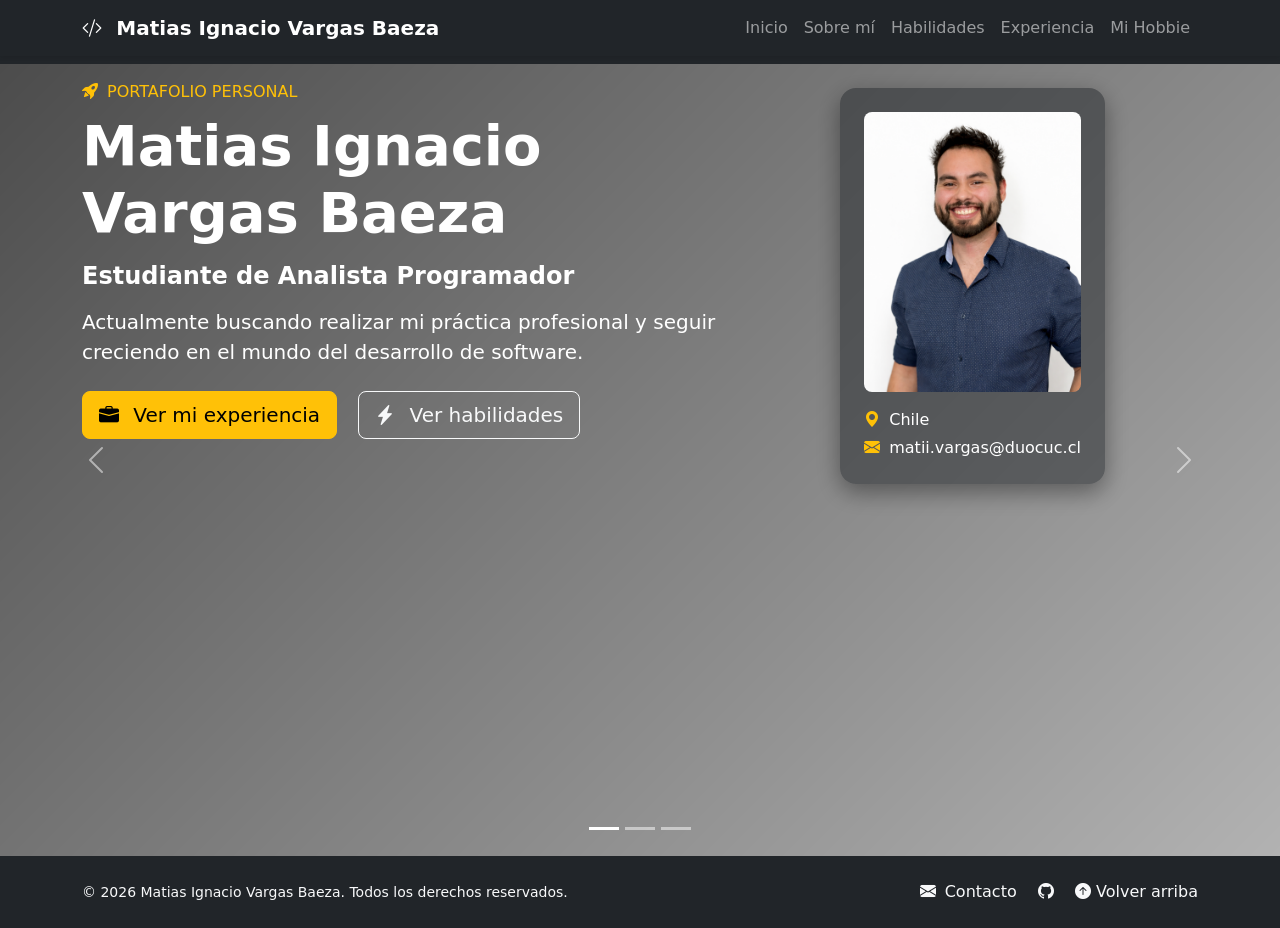
==== index.html @ e0a27196 "Pagina Personal Pagina Personal" ====
<!DOCTYPE html>
<html lang="es">
<head>
  <meta charset="UTF-8" />
  <meta name="viewport" content="width=device-width, initial-scale=1" />
  <title>Portafolio - Matias Ignacio Vargas Baeza</title>

  <!-- Bootstrap CSS -->
  <link
    href="https://cdn.jsdelivr.net/npm/bootstrap@5.3.3/dist/css/bootstrap.min.css"
    rel="stylesheet"
  />
  <!-- Bootstrap Icons -->
  <link
    rel="stylesheet"
    href="https://cdn.jsdelivr.net/npm/bootstrap-icons@1.11.3/font/bootstrap-icons.css"
  />
  <link rel="stylesheet" href="styles.css" />
</head>
<body>
  <!-- Navbar -->
  <nav class="navbar navbar-expand-lg navbar-dark bg-dark fixed-top shadow-sm">
    <div class="container">
      <a class="navbar-brand" href="index.html">
        <i class="bi bi-code-slash me-2"></i>
        <span>Matias Ignacio Vargas Baeza</span>
      </a>
      <button
        class="navbar-toggler"
        type="button"
        data-bs-toggle="collapse"
        data-bs-target="#navbarNav"
        aria-controls="navbarNav"
        aria-expanded="false"
        aria-label="Toggle navigation"
      >
        <span class="navbar-toggler-icon"></span>
      </button>
      <div class="collapse navbar-collapse" id="navbarNav">
        <ul class="navbar-nav ms-auto">
          <li class="nav-item">
            <a class="nav-link" href="index.html">Inicio</a>
          </li>
          <li class="nav-item">
            <a class="nav-link" href="sobre-mi.html">Sobre mí</a>
          </li>
          <li class="nav-item">
            <a class="nav-link" href="habilidades.html">Habilidades</a>
          </li>
          <li class="nav-item">
            <a class="nav-link" href="experiencia.html">Experiencia</a>
          </li>
          <li class="nav-item">
            <a class="nav-link" href="hobbie.html">Mi Hobbie</a>
          </li>
        </ul>
      </div>
    </div>
  </nav>

  <!-- Hero + Carousel -->
  <header id="inicio">
    <div id="heroCarousel" class="carousel slide" data-bs-ride="carousel">
      <div class="carousel-indicators">
        <button type="button" data-bs-target="#heroCarousel" data-bs-slide-to="0" class="active" aria-current="true"></button>
        <button type="button" data-bs-target="#heroCarousel" data-bs-slide-to="1"></button>
        <button type="button" data-bs-target="#heroCarousel" data-bs-slide-to="2"></button>
      </div>

      <div class="carousel-inner">
        <!-- Slide 1 -->
        <div class="carousel-item active">
          <div
            class="hero-slide position-relative"
            style="background-image: url('https://images.unsplash.com/photo-1518770660439-4636190af475?auto=format&fit=crop&w=1600&q=80');"
          >
            <div class="hero-overlay w-100 h-100 position-absolute top-0 start-0 d-flex align-items-center">
              <div class="container text-white">
                <div class="row">
                  <div class="col-lg-7">
                    <p class="text-uppercase text-warning mb-2">
                      <i class="bi bi-rocket-takeoff-fill me-1"></i> Portafolio Personal
                    </p>
                    <h1 class="display-4 fw-bold mb-3">
                      Matias Ignacio Vargas Baeza
                    </h1>
                    <h2 class="h4 fw-semibold mb-3">
                      Estudiante de Analista Programador
                    </h2>
                    <p class="lead mb-4">
                      Actualmente buscando realizar mi práctica profesional y
                      seguir creciendo en el mundo del desarrollo de software.
                    </p>
                    <a href="experiencia.html" class="btn btn-warning btn-lg me-3">
                      <i class="bi bi-briefcase-fill me-2"></i>
                      Ver mi experiencia
                    </a>
                    <a href="habilidades.html" class="btn btn-outline-light btn-lg">
                      <i class="bi bi-lightning-charge-fill me-2"></i>
                      Ver habilidades
                    </a>
                  </div>
                  <div class="col-lg-5 d-none d-lg-flex align-items-center justify-content-center align-items-lg-start pt-lg-2">
                    <div class="hero-profile-card bg-dark bg-opacity-50 rounded-4 p-4">
                      <img
                        src="fotoperfil.png"
                        class="hero-profile-img rounded-3 mb-3"
                        alt="Foto de perfil"
                      />
                      <p class="mb-1">
                        <i class="bi bi-geo-alt-fill text-warning me-1"></i>
                        Chile
                      </p>
                      <p class="mb-0">
                        <i class="bi bi-envelope-fill text-warning me-1"></i>
                        matii.vargas@duocuc.cl
                      </p>
                    </div>
                  </div>
                </div>
              </div>
            </div>
          </div>
        </div>

        <!-- Slide 2 -->
        <div class="carousel-item">
          <div
            class="hero-slide position-relative"
            style="background-image: url('https://images.unsplash.com/photo-1526498460520-4c246339dccb?auto=format&fit=crop&w=1600&q=80');"
          >
            <div class="hero-overlay hero-overlay--centered w-100 h-100 position-absolute top-0 start-0 d-flex align-items-center">
              <div class="container text-white text-center">
                <h2 class="display-5 fw-bold mb-3">
                  Desarrollo, aprendizaje y crecimiento constante
                </h2>
                <p class="lead mb-4">
                  Me apasiona aprender nuevas tecnologías y aplicarlas en
                  proyectos con impacto real, combinando buenas prácticas con
                  soluciones creativas.
                </p>
                <a href="sobre-mi.html" class="btn btn-outline-light btn-lg">
                  <i class="bi bi-person-lines-fill me-2"></i> Conoce más sobre mí
                </a>
              </div>
            </div>
          </div>
        </div>

        <!-- Slide 3 -->
        <div class="carousel-item">
          <div
            class="hero-slide position-relative"
            style="background-image: url('https://images.unsplash.com/photo-1531297484001-80022131f5a1?auto=format&fit=crop&w=1600&q=80');"
          >
            <div class="hero-overlay hero-overlay--centered w-100 h-100 position-absolute top-0 start-0 d-flex align-items-center">
              <div class="container text-white text-center">
                <i class="bi bi-github display-3 mb-3"></i>
                <h2 class="display-5 fw-bold mb-3">
                  Proyectos y repositorios en GitHub
                </h2>
                <p class="lead mb-4">
                  Código fuente y documentación de proyectos disponibles en
                  mi perfil de GitHub para consulta y revisión.
                </p>
                <a
                  href="https://github.com/MatiasVargasBaeza"
                  target="_blank"
                  class="btn btn-light btn-lg"
                >
                  <i class="bi bi-github me-2"></i> Ver mi GitHub
                </a>
              </div>
            </div>
          </div>
        </div>
      </div>

      <button
        class="carousel-control-prev"
        type="button"
        data-bs-target="#heroCarousel"
        data-bs-slide="prev"
      >
        <span class="carousel-control-prev-icon" aria-hidden="true"></span>
        <span class="visually-hidden">Anterior</span>
      </button>
      <button
        class="carousel-control-next"
        type="button"
        data-bs-target="#heroCarousel"
        data-bs-slide="next"
      >
        <span class="carousel-control-next-icon" aria-hidden="true"></span>
        <span class="visually-hidden">Siguiente</span>
      </button>
    </div>
  </header>

  <!-- Solo hero/carousel en la página de inicio.
       El contenido de las secciones vive ahora en archivos separados:
       sobre-mi.html, habilidades.html, experiencia.html y hobbie.html -->

  <!-- Footer -->
  <footer class="bg-dark text-light py-4">
    <div class="container">
      <div class="row align-items-center gy-3">
        <div class="col-md-6">
          <small>
            &copy; <span id="year"></span> Matias Ignacio Vargas Baeza. Todos los
            derechos reservados.
          </small>
        </div>
        <div class="col-md-6 text-md-end">
          <a
            href="mailto:matii.vargas@duocuc.cl"
            class="text-light me-3"
          >
            <i class="bi bi-envelope-fill me-1"></i> Contacto
          </a>
          <a
            href="https://github.com/MatiasVargasBaeza"
            target="_blank"
            class="text-light me-3"
          >
            <i class="bi bi-github"></i>
          </a>
          <a href="#inicio" class="text-light">
            <i class="bi bi-arrow-up-circle-fill"></i> Volver arriba
          </a>
        </div>
      </div>
    </div>
  </footer>

  <!-- Bootstrap JS -->
  <script src="https://cdn.jsdelivr.net/npm/bootstrap@5.3.3/dist/js/bootstrap.bundle.min.js"></script>
  <script>
    // Año dinámico en el footer
    document.getElementById("year").textContent = new Date().getFullYear();
  </script>
</body>
</html>
---- styles.css ----
/* Altura del navbar: se usa en body y en el hero para que nada quede tapado */
:root {
  --navbar-height: 64px;
}

body {
  margin: 0;
  padding-top: var(--navbar-height);
  scroll-behavior: smooth;
}

/* Franja oscura bajo el navbar para que no se vea línea blanca (el resto del body queda claro) */
body::before {
  content: "";
  position: fixed;
  top: 0;
  left: 0;
  right: 0;
  height: var(--navbar-height);
  background-color: #212529;
  z-index: 0;
}

.navbar-brand span {
  font-weight: 600;
}

header,
.content-with-navbar {
  margin-top: 0;
}

/* Hero: contenido alineado arriba; espacio abajo para que nada se recorte */
.hero-overlay {
  background: linear-gradient(
    135deg,
    rgba(0, 0, 0, 0.7),
    rgba(0, 0, 0, 0.3)
  );
  align-items: flex-start !important;
  padding-top: 1rem;
  padding-bottom: 3rem;
  box-sizing: border-box;
}

.hero-overlay .container {
  padding-top: 0;
}

/* Diapositivas 2 y 3: texto centrado un poco más abajo */
.hero-overlay--centered {
  align-items: center !important;
  padding-top: 0;
  padding-bottom: 0;
}

.hero-overlay--centered .container {
  padding-top: 8vh;
}

/* Recuadro de la foto de perfil: altura limitada y margen abajo para que no lo corte el carrusel */
.hero-profile-card {
  max-height: min(440px, calc(88vh - 9rem));
  margin-bottom: 0;
  flex-shrink: 0;
  box-shadow: 0 0.5rem 1.5rem rgba(0, 0, 0, 0.4);
}

.hero-profile-img {
  max-height: 280px;
  width: 100%;
  object-fit: cover;
  display: block;
}

/* Slides del carrusel: altura y recorte centrado (arriba y abajo igual) */
.hero-slide {
  height: 88vh;
  min-height: 520px;
  background-size: cover;
  background-position: center center;
  background-repeat: no-repeat;
}

.section-title {
  font-weight: 700;
  letter-spacing: 0.05em;
  text-transform: uppercase;
}

.icon-circle {
  width: 60px;
  height: 60px;
  border-radius: 50%;
  display: flex;
  align-items: center;
  justify-content: center;
  font-size: 1.7rem;
}

.skill-badge {
  font-size: 0.9rem;
  margin: 0.25rem;
}

.hobbie-bg {
  background: radial-gradient(circle at top left, #343a40 0, #000 60%);
}

footer a {
  text-decoration: none;
}
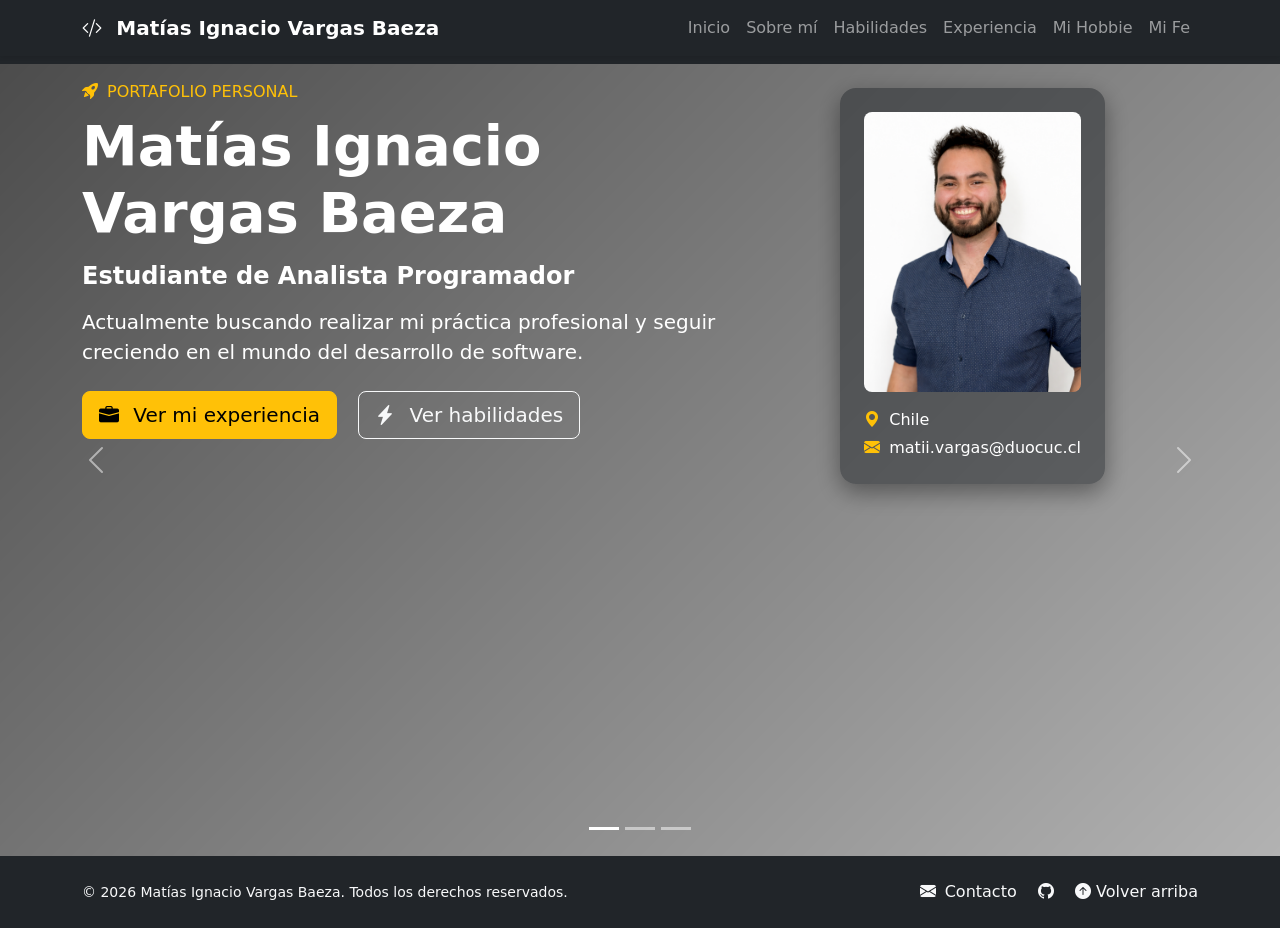
==== commit 62affc40: "Cambios V1 Cambios" ====
--- a/index.html
+++ b/index.html
@@ -3,7 +3,7 @@
 <head>
   <meta charset="UTF-8" />
   <meta name="viewport" content="width=device-width, initial-scale=1" />
-  <title>Portafolio - Matias Ignacio Vargas Baeza</title>
+  <title>Portafolio - Matías Ignacio Vargas Baeza</title>
 
   <!-- Bootstrap CSS -->
   <link
@@ -23,7 +23,7 @@
     <div class="container">
       <a class="navbar-brand" href="index.html">
         <i class="bi bi-code-slash me-2"></i>
-        <span>Matias Ignacio Vargas Baeza</span>
+        <span>Matías Ignacio Vargas Baeza</span>
       </a>
       <button
         class="navbar-toggler"
@@ -53,6 +53,9 @@
           <li class="nav-item">
             <a class="nav-link" href="hobbie.html">Mi Hobbie</a>
           </li>
+          <li class="nav-item">
+            <a class="nav-link" href="mi-fe.html">Mi Fe</a>
+          </li>
         </ul>
       </div>
     </div>
@@ -82,7 +85,7 @@
                       <i class="bi bi-rocket-takeoff-fill me-1"></i> Portafolio Personal
                     </p>
                     <h1 class="display-4 fw-bold mb-3">
-                      Matias Ignacio Vargas Baeza
+                      Matías Ignacio Vargas Baeza
                     </h1>
                     <h2 class="h4 fw-semibold mb-3">
                       Estudiante de Analista Programador
@@ -207,7 +210,7 @@
       <div class="row align-items-center gy-3">
         <div class="col-md-6">
           <small>
-            &copy; <span id="year"></span> Matias Ignacio Vargas Baeza. Todos los
+            &copy; <span id="year"></span> Matías Ignacio Vargas Baeza. Todos los
             derechos reservados.
           </small>
         </div>
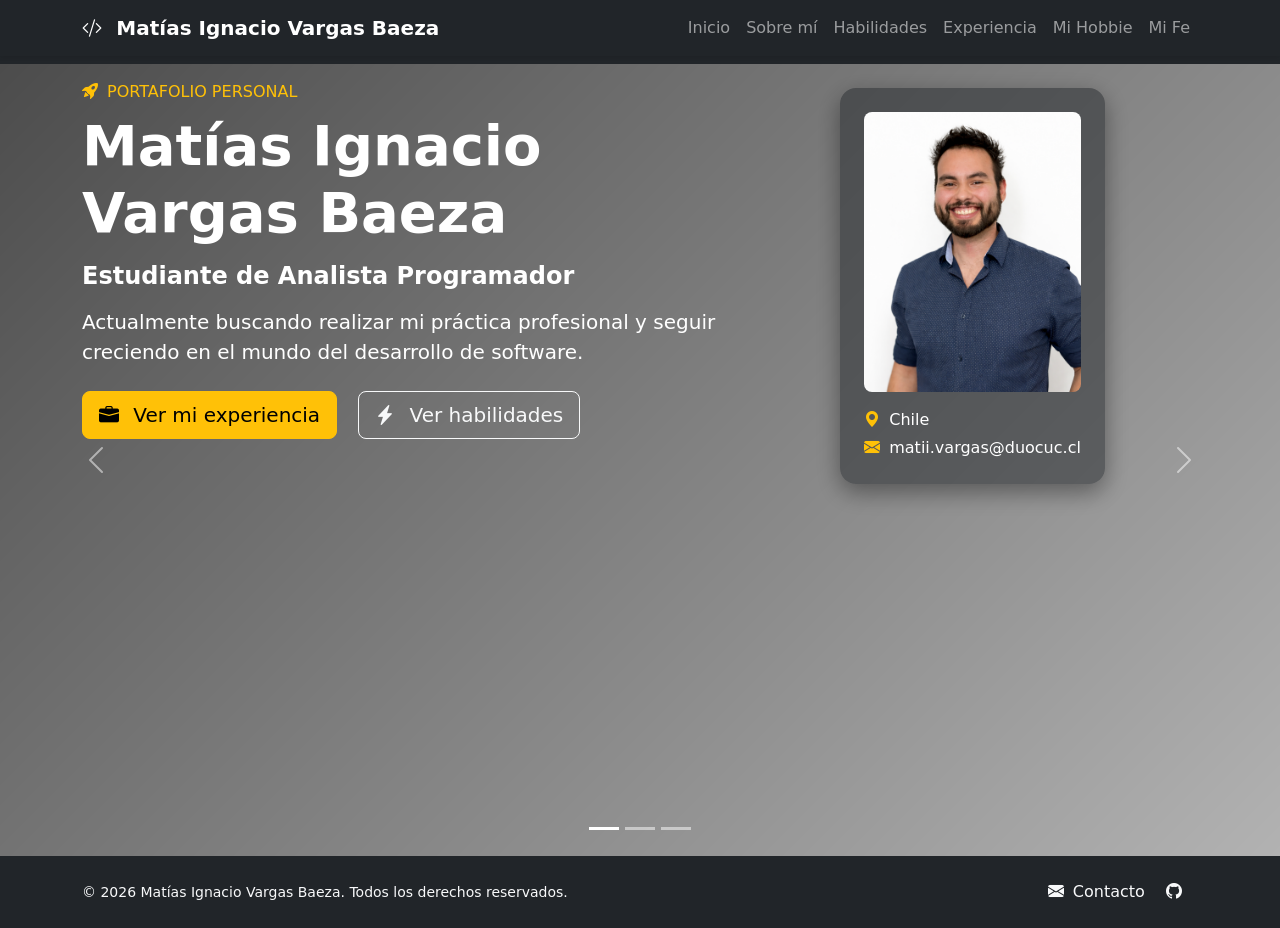
==== commit d9e30e80: "ultimos cambios ultimos cambios" ====
--- a/index.html
+++ b/index.html
@@ -228,9 +228,6 @@
           >
             <i class="bi bi-github"></i>
           </a>
-          <a href="#inicio" class="text-light">
-            <i class="bi bi-arrow-up-circle-fill"></i> Volver arriba
-          </a>
         </div>
       </div>
     </div>
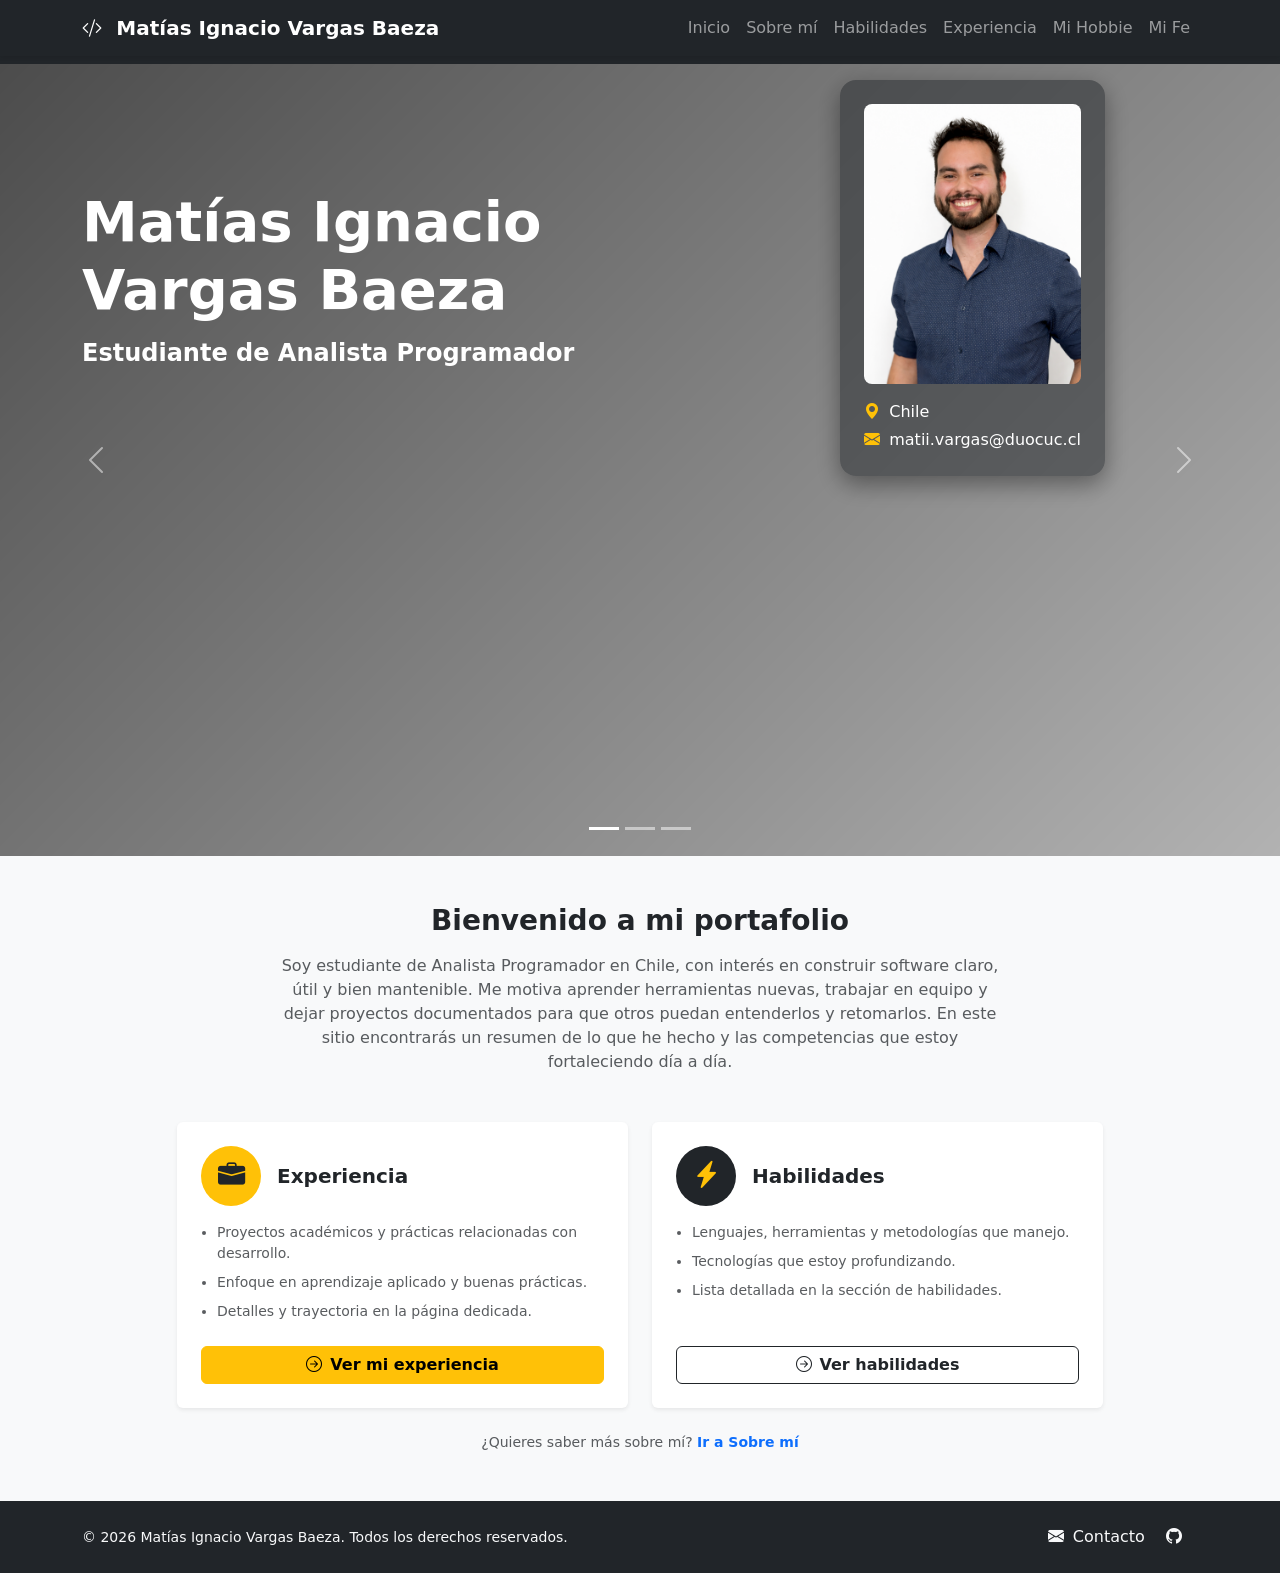
==== commit 3a4baf3d: "final" ====
--- a/index.html
+++ b/index.html
@@ -3,7 +3,7 @@
 <head>
   <meta charset="UTF-8" />
   <meta name="viewport" content="width=device-width, initial-scale=1" />
-  <title>Portafolio - Matías Ignacio Vargas Baeza</title>
+  <title>Matías Ignacio Vargas Baeza</title>
 
   <!-- Bootstrap CSS -->
   <link
@@ -79,32 +79,17 @@
           >
             <div class="hero-overlay w-100 h-100 position-absolute top-0 start-0 d-flex align-items-center">
               <div class="container text-white">
-                <div class="row">
-                  <div class="col-lg-7">
-                    <p class="text-uppercase text-warning mb-2">
-                      <i class="bi bi-rocket-takeoff-fill me-1"></i> Portafolio Personal
-                    </p>
+                <div class="row align-items-center gy-4">
+                  <div class="col-lg-7 order-2 order-lg-1">
                     <h1 class="display-4 fw-bold mb-3">
                       Matías Ignacio Vargas Baeza
                     </h1>
-                    <h2 class="h4 fw-semibold mb-3">
+                    <h2 class="h4 fw-semibold mb-0">
                       Estudiante de Analista Programador
                     </h2>
-                    <p class="lead mb-4">
-                      Actualmente buscando realizar mi práctica profesional y
-                      seguir creciendo en el mundo del desarrollo de software.
-                    </p>
-                    <a href="experiencia.html" class="btn btn-warning btn-lg me-3">
-                      <i class="bi bi-briefcase-fill me-2"></i>
-                      Ver mi experiencia
-                    </a>
-                    <a href="habilidades.html" class="btn btn-outline-light btn-lg">
-                      <i class="bi bi-lightning-charge-fill me-2"></i>
-                      Ver habilidades
-                    </a>
                   </div>
-                  <div class="col-lg-5 d-none d-lg-flex align-items-center justify-content-center align-items-lg-start pt-lg-2">
-                    <div class="hero-profile-card bg-dark bg-opacity-50 rounded-4 p-4">
+                  <div class="col-lg-5 order-1 order-lg-2 d-flex align-items-center justify-content-center">
+                    <div class="hero-profile-card bg-dark bg-opacity-50 rounded-4 p-4 text-center text-lg-start">
                       <img
                         src="fotoperfil.png"
                         class="hero-profile-img rounded-3 mb-3"
@@ -200,9 +185,71 @@
     </div>
   </header>
 
-  <!-- Solo hero/carousel en la página de inicio.
-       El contenido de las secciones vive ahora en archivos separados:
-       sobre-mi.html, habilidades.html, experiencia.html y hobbie.html -->
+  <main class="py-5 bg-light">
+    <div class="container">
+      <div class="row justify-content-center">
+        <div class="col-lg-10 col-xl-8 text-center mb-4 mb-lg-5">
+          <h2 class="h3 fw-bold text-dark mb-3">Bienvenido a mi portafolio</h2>
+          <p class="text-muted lead fs-6 mb-0">
+            Soy estudiante de Analista Programador en Chile, con interés en
+            construir software claro, útil y bien mantenible. Me motiva aprender
+            herramientas nuevas, trabajar en equipo y dejar proyectos
+            documentados para que otros puedan entenderlos y retomarlos. En este
+            sitio encontrarás un resumen de lo que he hecho y las competencias
+            que estoy fortaleciendo día a día.
+          </p>
+        </div>
+      </div>
+
+      <div class="row g-4 justify-content-center">
+        <div class="col-md-6 col-lg-5">
+          <div class="card home-feature-card h-100 shadow-sm border-0 position-relative">
+            <div class="card-body d-flex flex-column p-4">
+              <div class="d-flex align-items-center mb-3">
+                <span class="icon-circle bg-warning text-dark me-3 flex-shrink-0">
+                  <i class="bi bi-briefcase-fill"></i>
+                </span>
+                <h3 class="h5 fw-bold mb-0">Experiencia</h3>
+              </div>
+              <ul class="small text-muted ps-3 mb-4 flex-grow-1">
+                <li class="mb-2">Proyectos académicos y prácticas relacionadas con desarrollo.</li>
+                <li class="mb-2">Enfoque en aprendizaje aplicado y buenas prácticas.</li>
+                <li>Detalles y trayectoria en la página dedicada.</li>
+              </ul>
+              <a href="experiencia.html" class="btn btn-warning fw-semibold stretched-link">
+                <i class="bi bi-arrow-right-circle me-2"></i>Ver mi experiencia
+              </a>
+            </div>
+          </div>
+        </div>
+        <div class="col-md-6 col-lg-5">
+          <div class="card home-feature-card h-100 shadow-sm border-0 position-relative">
+            <div class="card-body d-flex flex-column p-4">
+              <div class="d-flex align-items-center mb-3">
+                <span class="icon-circle bg-dark text-warning me-3 flex-shrink-0">
+                  <i class="bi bi-lightning-charge-fill"></i>
+                </span>
+                <h3 class="h5 fw-bold mb-0">Habilidades</h3>
+              </div>
+              <ul class="small text-muted ps-3 mb-4 flex-grow-1">
+                <li class="mb-2">Lenguajes, herramientas y metodologías que manejo.</li>
+                <li class="mb-2">Tecnologías que estoy profundizando.</li>
+                <li>Lista detallada en la sección de habilidades.</li>
+              </ul>
+              <a href="habilidades.html" class="btn btn-outline-dark fw-semibold stretched-link">
+                <i class="bi bi-arrow-right-circle me-2"></i>Ver habilidades
+              </a>
+            </div>
+          </div>
+        </div>
+      </div>
+
+      <p class="text-center text-muted small mt-4 mb-0">
+        ¿Quieres saber más sobre mí?
+        <a href="sobre-mi.html" class="text-decoration-none fw-semibold">Ir a Sobre mí</a>
+      </p>
+    </div>
+  </main>
 
   <!-- Footer -->
   <footer class="bg-dark text-light py-4">
--- a/styles.css
+++ b/styles.css
@@ -1,6 +1,19 @@
-/* Altura del navbar: se usa en body y en el hero para que nada quede tapado */
+/* Altura del navbar: se usa en body y en el hero para que nada quede tapado.
+   En pantallas angostas la marca suele ocupar dos líneas y supera 64px. */
 :root {
   --navbar-height: 64px;
+}
+
+@media (max-width: 991.98px) {
+  :root {
+    --navbar-height: 118px;
+  }
+}
+
+@media (max-width: 575.98px) {
+  :root {
+    --navbar-height: 132px;
+  }
 }
 
 body {
@@ -43,6 +56,12 @@
   box-sizing: border-box;
 }
 
+@media (max-width: 991.98px) {
+  .hero-overlay:not(.hero-overlay--centered) {
+    padding-top: 0.75rem;
+  }
+}
+
 .hero-overlay .container {
   padding-top: 0;
 }
@@ -73,6 +92,23 @@
   display: block;
 }
 
+@media (max-width: 991.98px) {
+  .hero-profile-card {
+    max-width: 260px;
+    margin-left: auto;
+    margin-right: auto;
+    max-height: none;
+  }
+
+  .hero-profile-img {
+    max-height: 200px;
+    width: 200px;
+    max-width: 100%;
+    margin-left: auto;
+    margin-right: auto;
+  }
+}
+
 /* Slides del carrusel: altura y recorte centrado (arriba y abajo igual) */
 .hero-slide {
   height: 88vh;
@@ -80,6 +116,34 @@
   background-size: cover;
   background-position: center center;
   background-repeat: no-repeat;
+}
+
+@media (max-width: 991.98px) {
+  /*
+   * Slide 1: el overlay absoluto + h-100 fija la altura al viewport y el texto
+   * largo queda fuera; el .carousel-inner recorta con overflow hidden.
+   * En flujo normal el slide crece con foto + titulares + párrafo.
+   */
+  .hero-slide:has(.hero-overlay:not(.hero-overlay--centered)) {
+    height: auto;
+    min-height: 55vh;
+  }
+
+  .hero-slide .hero-overlay:not(.hero-overlay--centered) {
+    position: relative !important;
+    top: auto !important;
+    left: auto !important;
+    width: 100% !important;
+    height: auto !important;
+    min-height: 55vh;
+    padding-bottom: 4rem;
+  }
+
+  /* Slides 2 y 3: siguen a pantalla completa con overlay absoluto */
+  .hero-slide:has(.hero-overlay--centered) {
+    height: auto;
+    min-height: min(88vh, 900px);
+  }
 }
 
 .section-title {
